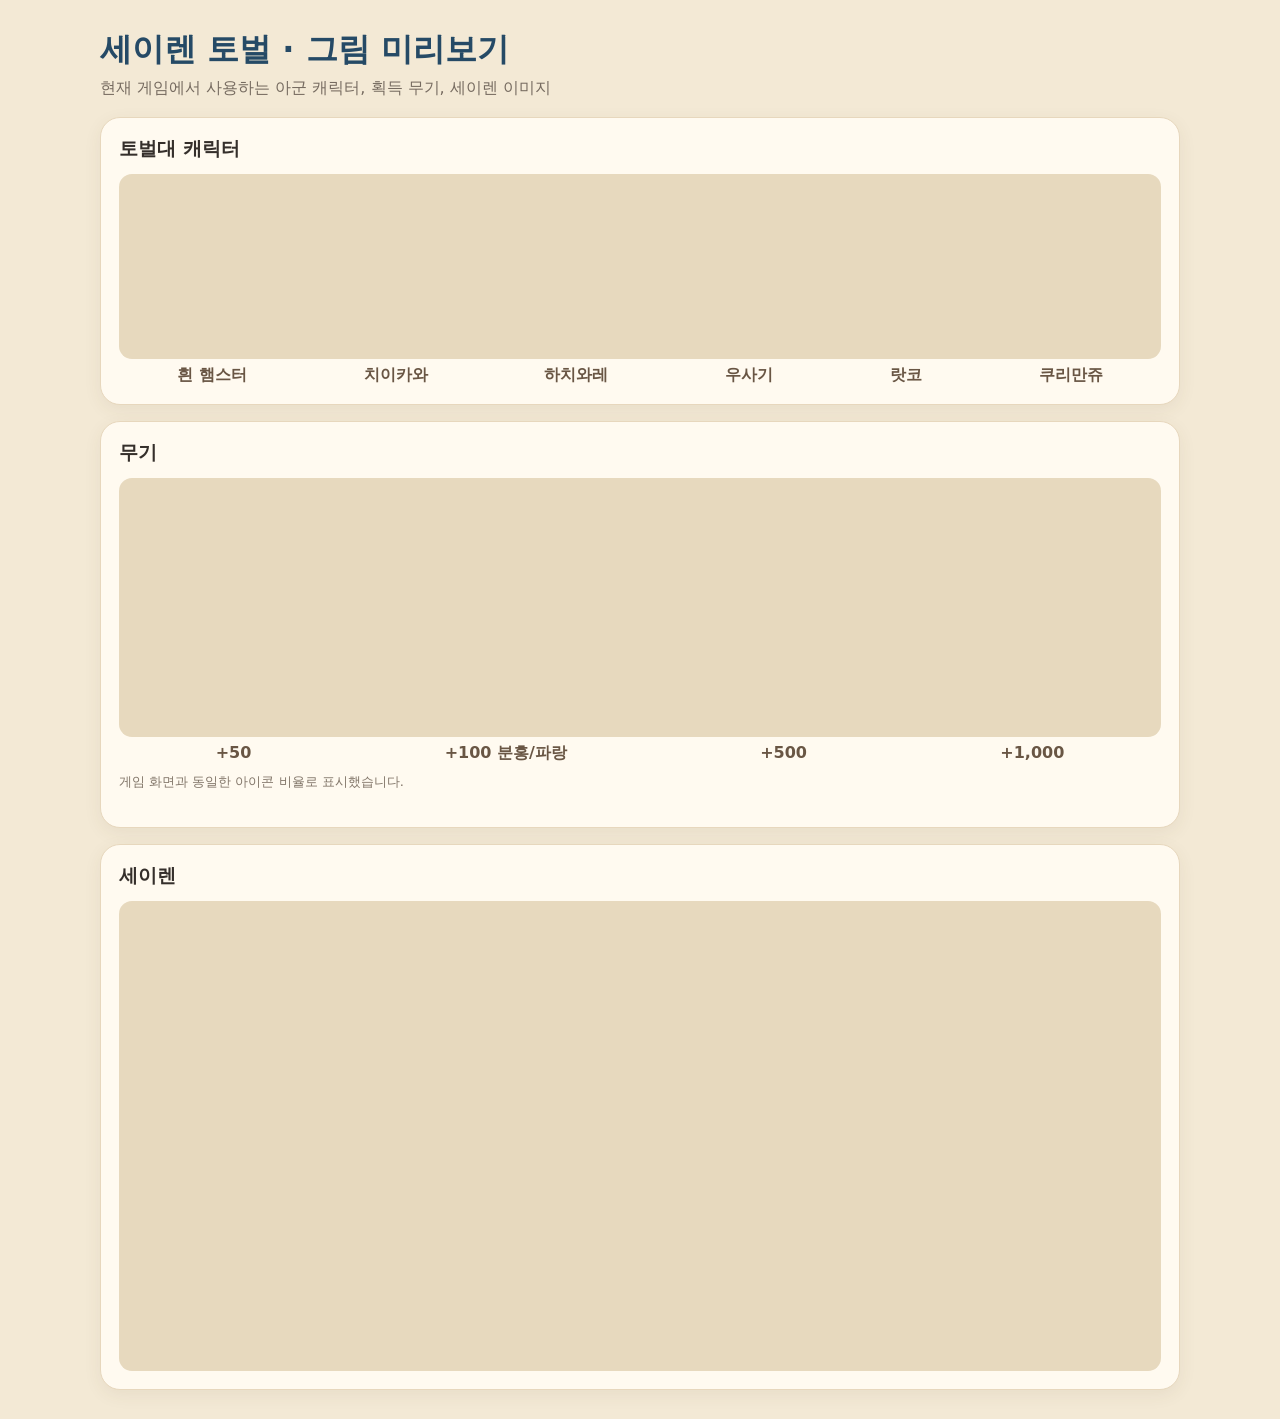
==== preview.html @ 371a5556 "Add character and weapon art preview page" ====
<!doctype html><html lang="ko"><meta charset="utf-8"><meta name="viewport" content="width=device-width,initial-scale=1"><title>세이렌 토벌 미리보기</title>
<style>body{margin:0;background:#f3e9d5;color:#352f2b;font-family:system-ui,sans-serif}main{max-width:1080px;margin:28px auto;padding:0 22px}h1{margin:0 0 6px;color:#254a66}p{margin:0 0 18px;color:#766b60}.grid{display:grid;grid-template-columns:1fr 1fr;gap:16px}.card{background:#fffaf0;border:1px solid #e7d7bd;border-radius:20px;padding:18px;box-shadow:0 5px 18px #59462612}.card h2{font-size:19px;margin:0 0 12px}.card canvas{display:block;width:100%;height:auto;border-radius:13px;background:#e7d9be}.full{grid-column:1/-1}#crew{height:185px!important}.tagrow{display:flex;justify-content:space-around;margin-top:6px;font-weight:700;color:#695644}.note{font-size:13px;color:#827669;margin-top:9px}@media(max-width:700px){.grid{grid-template-columns:1fr}.full{grid-column:auto}}</style>
<main><h1>세이렌 토벌 · 그림 미리보기</h1><p>현재 게임에서 사용하는 아군 캐릭터, 획득 무기, 세이렌 이미지</p><div class="grid">
<section class="card full"><h2>토벌대 캐릭터</h2><canvas id="crew" width="1000" height="240"></canvas><div class="tagrow"><span>흰 햄스터</span><span>치이카와</span><span>하치와레</span><span>우사기</span><span>랏코</span><span>쿠리만쥬</span></div></section>
<section class="card full"><h2>무기</h2><canvas id="weapons" width="1000" height="250"></canvas><div class="tagrow"><span>+50</span><span>+100 분홍/파랑</span><span>+500</span><span>+1,000</span></div><p class="note">게임 화면과 동일한 아이콘 비율로 표시했습니다.</p></section>
<section class="card full"><h2>세이렌</h2><canvas id="boss" width="1000" height="450"></canvas></section>
</div></main>
<script type="module">
import {GameRenderer} from './src/render/GameRenderer.js';
const wait=img=>img.complete&&img.naturalWidth?Promise.resolve():new Promise(resolve=>{img.onload=resolve;img.onerror=resolve});
const setup=id=>new GameRenderer(document.getElementById(id));
const crew=setup('crew'), weapons=setup('weapons'), boss=setup('boss');
await Promise.all(Object.values(crew.images).map(wait)); await Promise.all(Object.values(weapons.images).map(wait)); await Promise.all(Object.values(boss.images).map(wait));
let c=crew.context;c.fillStyle='#eee1c9';c.fillRect(0,0,crew.width,crew.height);['white','chiikawa','hachiwore','usagi','rakkko','kurimanju'].forEach((kind,i)=>crew.drawHamster(90+i*164,176,1.55,kind,0));
c=weapons.context;c.fillStyle='#eee1c9';c.fillRect(0,0,weapons.width,weapons.height);['bowl','forkPink','forkBlue','stick','sword'].forEach((key,i)=>weapons.drawWeapon({weaponKey:key==='forkPink'||key==='forkBlue'?'fork':key,weaponVariant:key==='forkBlue'?'blue':'pink',bonus:[50,100,100,500,1000][i],lane:[.12,.31,.48,.68,.88][i],depth:.88}));
c=boss.context;c.fillStyle='#183f67';c.fillRect(0,0,boss.width,boss.height);const ocean=boss.images.ocean;c.globalAlpha=.8;c.drawImage(ocean,0,0,boss.width,boss.height);c.globalAlpha=1;c.shadowColor='#081b36aa';c.shadowBlur=18;c.drawImage(boss.images.siren,290,10,420,420);c.shadowBlur=0;
</script></html>
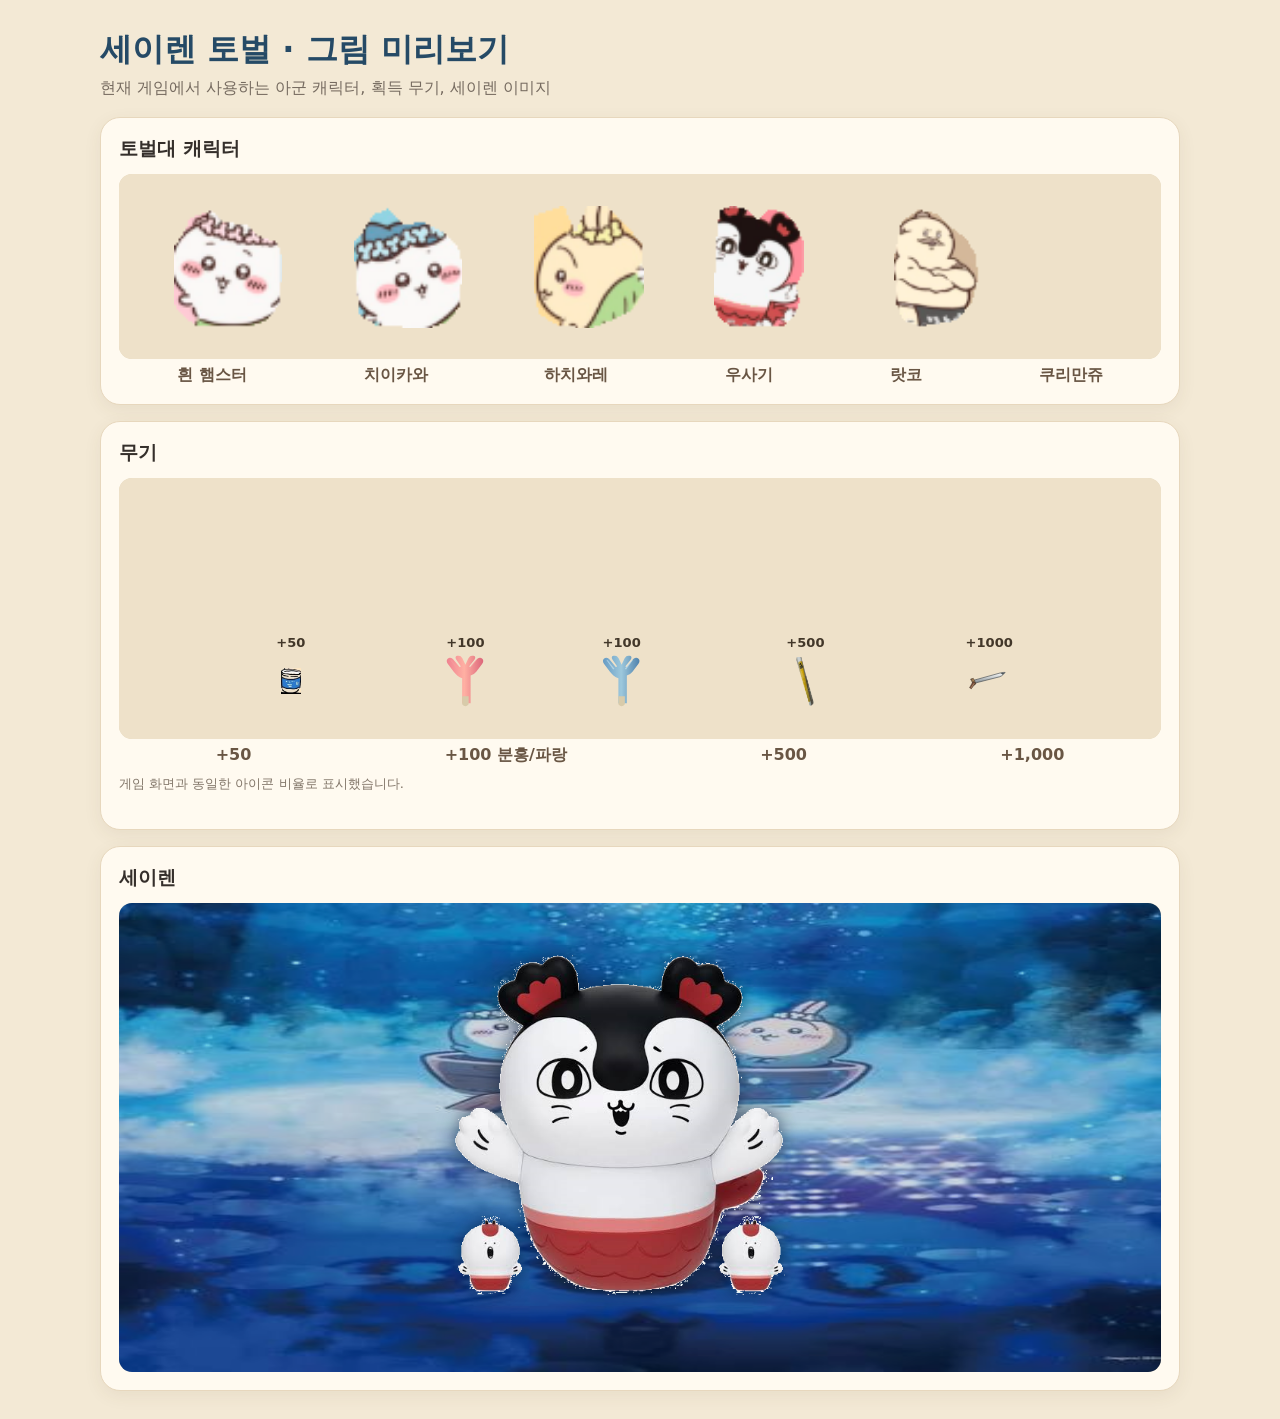
==== commit d2baf176: "Organize transparent game assets and use 2D crew art" ====
--- a/preview.html
+++ b/preview.html
@@ -11,7 +11,7 @@
 const setup=id=>new GameRenderer(document.getElementById(id));
 const crew=setup('crew'), weapons=setup('weapons'), boss=setup('boss');
 await Promise.all(Object.values(crew.images).map(wait)); await Promise.all(Object.values(weapons.images).map(wait)); await Promise.all(Object.values(boss.images).map(wait));
-let c=crew.context;c.fillStyle='#eee1c9';c.fillRect(0,0,crew.width,crew.height);['white','chiikawa','hachiwore','usagi','rakkko','kurimanju'].forEach((kind,i)=>crew.drawHamster(90+i*164,176,1.55,kind,0));
+let c=crew.context;c.fillStyle='#eee1c9';c.fillRect(0,0,crew.width,crew.height);['chiikawa','hachiwore','usagi','rakkko','kurimanju'].forEach((kind,i)=>{const image=crew.images[`crew${i+1}`],h=122,w=h*image.naturalWidth/image.naturalHeight;c.drawImage(image,55+i*180,32,w,h);});
 c=weapons.context;c.fillStyle='#eee1c9';c.fillRect(0,0,weapons.width,weapons.height);['bowl','forkPink','forkBlue','stick','sword'].forEach((key,i)=>weapons.drawWeapon({weaponKey:key==='forkPink'||key==='forkBlue'?'fork':key,weaponVariant:key==='forkBlue'?'blue':'pink',bonus:[50,100,100,500,1000][i],lane:[.12,.31,.48,.68,.88][i],depth:.88}));
 c=boss.context;c.fillStyle='#183f67';c.fillRect(0,0,boss.width,boss.height);const ocean=boss.images.ocean;c.globalAlpha=.8;c.drawImage(ocean,0,0,boss.width,boss.height);c.globalAlpha=1;c.shadowColor='#081b36aa';c.shadowBlur=18;c.drawImage(boss.images.siren,290,10,420,420);c.shadowBlur=0;
 </script></html>
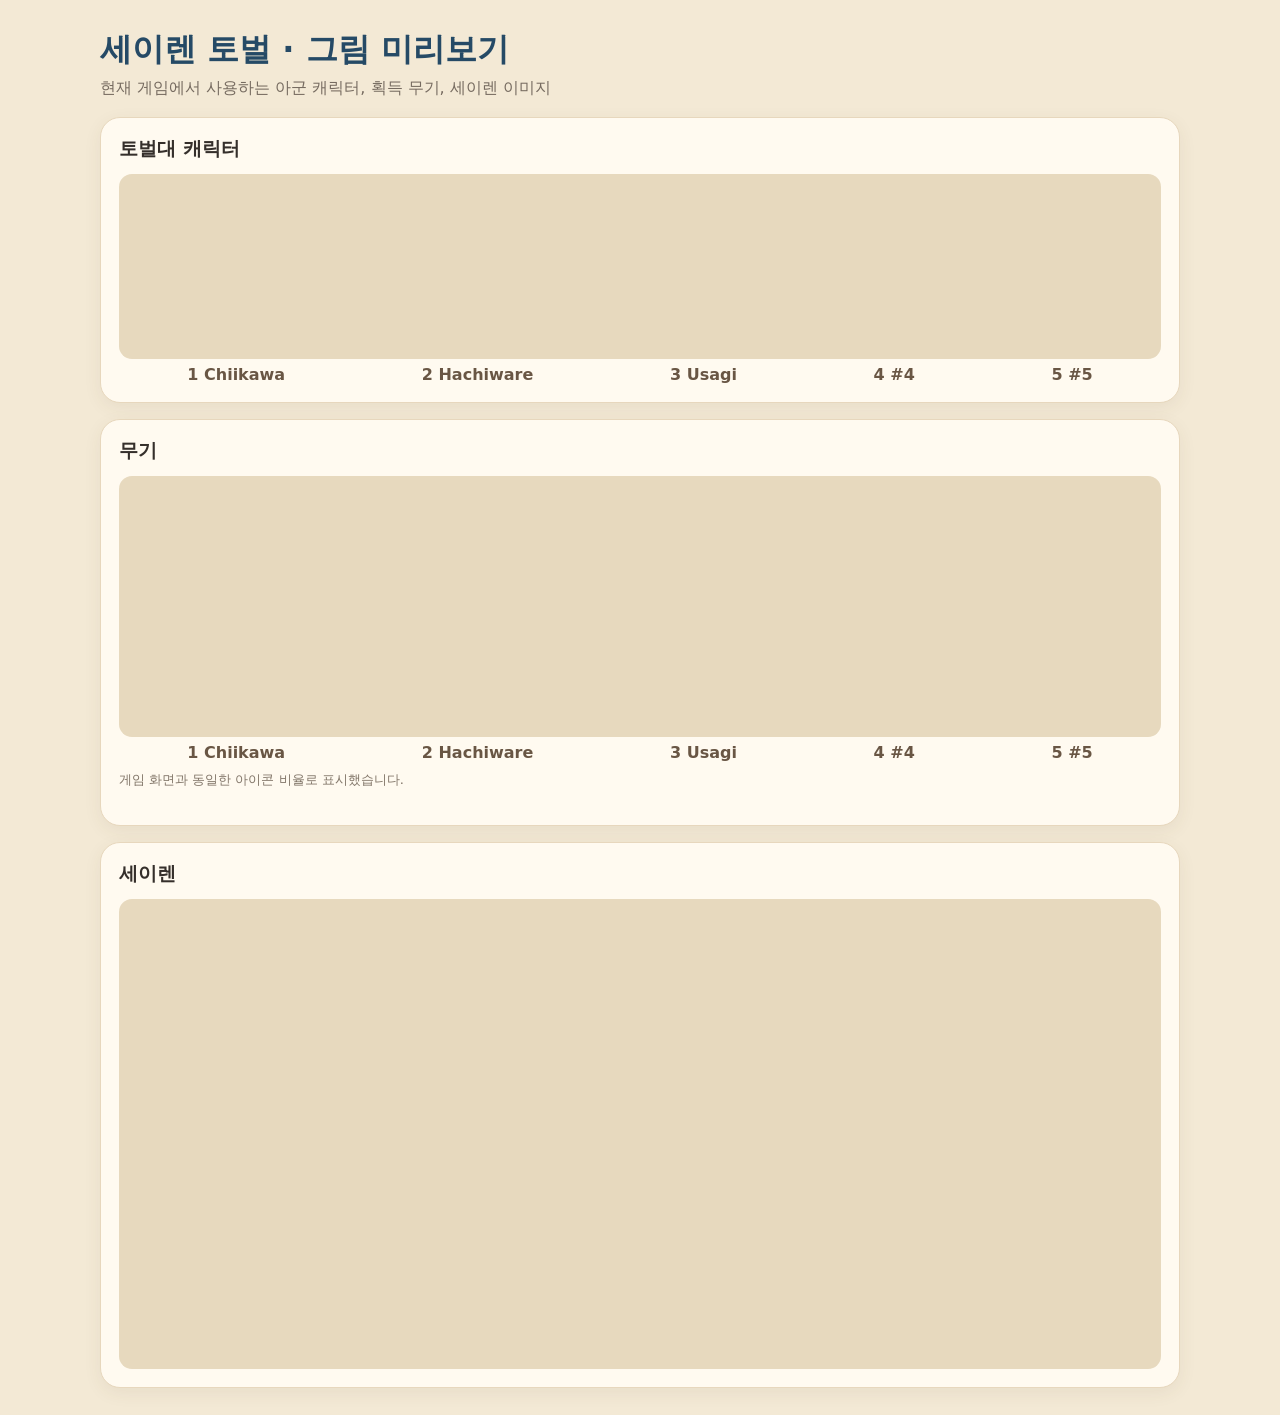
==== commit 9d923341: "Match crew sprites to numbered reference order" ====
--- a/preview.html
+++ b/preview.html
@@ -1,8 +1,8 @@
 <!doctype html><html lang="ko"><meta charset="utf-8"><meta name="viewport" content="width=device-width,initial-scale=1"><title>세이렌 토벌 미리보기</title>
 <style>body{margin:0;background:#f3e9d5;color:#352f2b;font-family:system-ui,sans-serif}main{max-width:1080px;margin:28px auto;padding:0 22px}h1{margin:0 0 6px;color:#254a66}p{margin:0 0 18px;color:#766b60}.grid{display:grid;grid-template-columns:1fr 1fr;gap:16px}.card{background:#fffaf0;border:1px solid #e7d7bd;border-radius:20px;padding:18px;box-shadow:0 5px 18px #59462612}.card h2{font-size:19px;margin:0 0 12px}.card canvas{display:block;width:100%;height:auto;border-radius:13px;background:#e7d9be}.full{grid-column:1/-1}#crew{height:185px!important}.tagrow{display:flex;justify-content:space-around;margin-top:6px;font-weight:700;color:#695644}.note{font-size:13px;color:#827669;margin-top:9px}@media(max-width:700px){.grid{grid-template-columns:1fr}.full{grid-column:auto}}</style>
 <main><h1>세이렌 토벌 · 그림 미리보기</h1><p>현재 게임에서 사용하는 아군 캐릭터, 획득 무기, 세이렌 이미지</p><div class="grid">
-<section class="card full"><h2>토벌대 캐릭터</h2><canvas id="crew" width="1000" height="240"></canvas><div class="tagrow"><span>흰 햄스터</span><span>치이카와</span><span>하치와레</span><span>우사기</span><span>랏코</span><span>쿠리만쥬</span></div></section>
-<section class="card full"><h2>무기</h2><canvas id="weapons" width="1000" height="250"></canvas><div class="tagrow"><span>+50</span><span>+100 분홍/파랑</span><span>+500</span><span>+1,000</span></div><p class="note">게임 화면과 동일한 아이콘 비율로 표시했습니다.</p></section>
+<section class="card full"><h2>토벌대 캐릭터</h2><canvas id="crew" width="1000" height="240"></canvas><div class="tagrow"><span>1 Chiikawa</span><span>2 Hachiware</span><span>3 Usagi</span><span>4 #4</span><span>5 #5</span></div></section>
+<section class="card full"><h2>무기</h2><canvas id="weapons" width="1000" height="250"></canvas><div class="tagrow"><span>1 Chiikawa</span><span>2 Hachiware</span><span>3 Usagi</span><span>4 #4</span><span>5 #5</span></div><p class="note">게임 화면과 동일한 아이콘 비율로 표시했습니다.</p></section>
 <section class="card full"><h2>세이렌</h2><canvas id="boss" width="1000" height="450"></canvas></section>
 </div></main>
 <script type="module">
